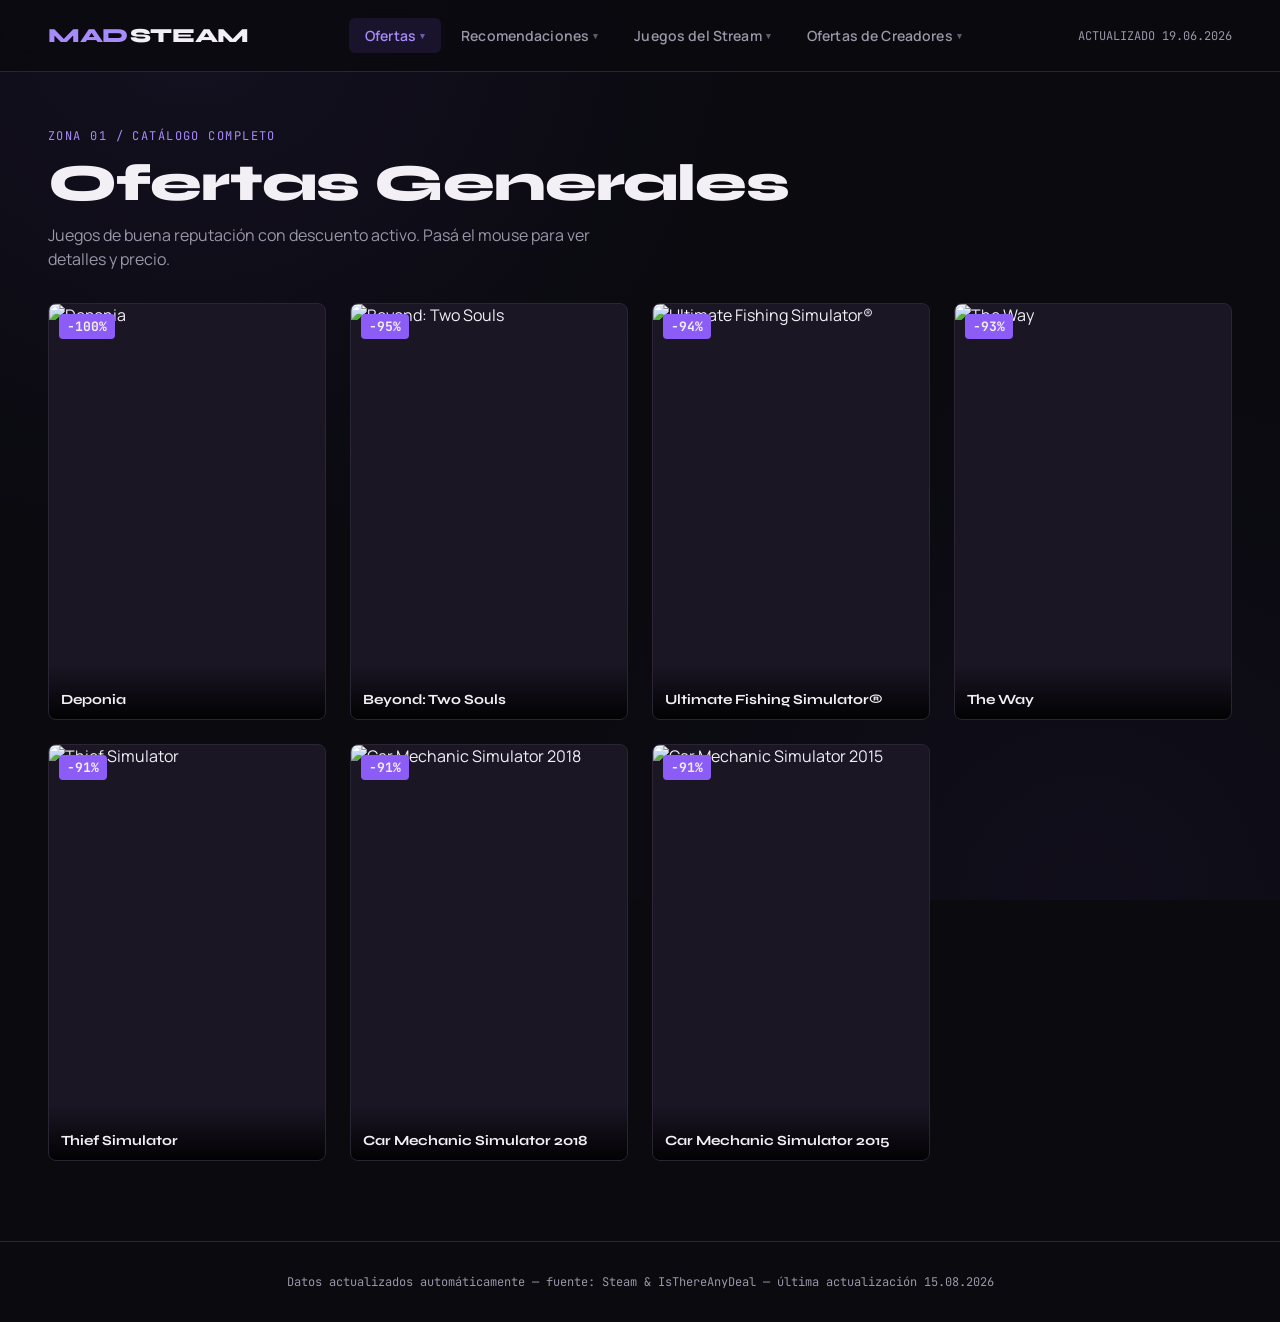
==== index.html @ 83736673 "Actualización automática diaria" ====
<!DOCTYPE html>
<html lang="es">
<head>
<meta charset="UTF-8">
<meta name="viewport" content="width=device-width, initial-scale=1.0">
<title>Ofertas — MADSTEAM</title>
<link rel="stylesheet" href="styles.css">
</head>
<body>

<nav class="topnav">
  <a href="index.html" class="brand"><span class="mad">MAD</span><span class="steam">STEAM</span></a>
  <ul class="nav-links">
    <li class="nav-item">
      <a href="index.html" class="active">Ofertas <span class="nav-caret">▾</span></a>
      <div class="nav-dropdown">
        <div class="nav-dropdown-inner">
        <a href="index.html">Descuentos generales</a>
        <a href="minimos-historicos.html">Mínimos históricos</a>
        <a href="proximas-joyitas.html">Próximas joyitas</a>
        </div>
      </div>
    </li>
    <li class="nav-item">
      <a href="recomendaciones.html" class="">Recomendaciones <span class="nav-caret">▾</span></a>
      <div class="nav-dropdown">
        <div class="nav-dropdown-inner">
        <a href="recomendaciones.html">Para vos</a>
        <a href="recomendaciones.html#tendencias">Juegos en tendencia</a>
        </div>
      </div>
    </li>
    <li class="nav-item">
      <a href="stream.html" class="">Juegos del Stream <span class="nav-caret">▾</span></a>
      <div class="nav-dropdown">
        <div class="nav-dropdown-inner">
        <a href="stream.html">En el canal ahora</a>
        <a href="stream.html#proximos">Próximos en stream</a>
        </div>
      </div>
    </li>
    <li class="nav-item">
      <a href="creadores.html" class="">Ofertas de Creadores <span class="nav-caret">▾</span></a>
      <div class="nav-dropdown">
        <div class="nav-dropdown-inner">
        <a href="creadores.html">Por empresa</a>
        </div>
      </div>
    </li>
  </ul>
  <span class="nav-meta">ACTUALIZADO 19.06.2026</span>
</nav>

<header class="section-header">
  <span class="eyebrow">Zona 01 / Catálogo completo</span>
  <h1>Ofertas Generales</h1>
  <p>Juegos de buena reputación con descuento activo. Pasá el mouse para ver detalles y precio.</p>
</header>

<main class="game-grid" id="grid"></main>
<script>
const games = [
  {
    "appid": 214340,
    "title": "Deponia",
    "cover": "https://shared.fastly.steamstatic.com/store_item_assets/steam/apps/214340/library_600x900.jpg",
    "header": "https://shared.akamai.steamstatic.com/store_item_assets/steam/apps/214340/header.jpg?t=1785262567",
    "desc": "En Deponia, el mundo ha degenerado en un inmenso vertedero de basura, en el que el malhumorado Rufus a duras penas se gana su lamentable existencia.",
    "tags": [
      "Aventura",
      "Indie"
    ],
    "priceOld": 9.99,
    "priceNew": 0,
    "discount": -100,
    "historic": false,
    "url": "https://itad.link/019ffc20-6b52-71ac-9e67-971af5fe4617/"
  },
  {
    "appid": 960990,
    "title": "Beyond: Two Souls",
    "cover": "https://shared.fastly.steamstatic.com/store_item_assets/steam/apps/960990/library_600x900.jpg",
    "header": "https://shared.akamai.steamstatic.com/store_item_assets/steam/apps/960990/header.jpg?t=1667468566",
    "desc": "Beyond: Two Souls es una historia psicológica de acción y suspense que cuenta con las actuaciones de las estrellas de Hollywood Elliot Page y Willem Dafoe. Te embarcarás en un viaje trepidante alrededor del mundo, al jugar la extraordinaria vida de Jodie Holmes.",
    "tags": [
      "Acción",
      "Aventura"
    ],
    "priceOld": 19.99,
    "priceNew": 0.99,
    "discount": -95,
    "historic": false,
    "url": "https://itad.link/018d9386-30df-7227-9b99-153712b491f3/"
  },
  {
    "appid": 468920,
    "title": "Ultimate Fishing Simulator®",
    "cover": "https://shared.fastly.steamstatic.com/store_item_assets/steam/apps/468920/library_600x900.jpg",
    "header": "https://shared.akamai.steamstatic.com/store_item_assets/steam/apps/468920/d72f26c27340b6283c3fe2965af44c4b35a4da55/header.jpg?t=1786793221",
    "desc": "¿Cansado de esperar que piquen? ¿Te gustaría pescar algún pez? Estás de suerte, con Ultimate Fishing Simulator ¡los peces pican como locos! ¡Spinning, pesca de flotación, pesca de fondo y mucho más!",
    "tags": [
      "Casual",
      "Simuladores",
      "Deportes"
    ],
    "priceOld": 19.99,
    "priceNew": 1.19,
    "discount": -94,
    "historic": false,
    "url": "https://itad.link/018d9386-eb43-73c9-be9f-4cab4b55e127/"
  },
  {
    "appid": 311010,
    "title": "The Way",
    "cover": "https://shared.fastly.steamstatic.com/store_item_assets/steam/apps/311010/library_600x900.jpg",
    "header": "https://shared.akamai.steamstatic.com/store_item_assets/steam/apps/311010/header.jpg?t=1724959391",
    "desc": "The Way es un videojuego 2D de puzzle de plataformas inspirado en los títulos clásicos, tales como Another World, Heart of Darkness y Flashback.Viaja al otro planeta y descubre sus secretos con el fin de traer a tu amada de vuelto a la vida.",
    "tags": [
      "Acción",
      "Aventura",
      "Indie"
    ],
    "priceOld": 14.99,
    "priceNew": 1.04,
    "discount": -93,
    "historic": false,
    "url": "https://itad.link/018d9386-f4c6-7036-8d8f-602152b2afd6/"
  },
  {
    "appid": 704850,
    "title": "Thief Simulator",
    "cover": "https://shared.fastly.steamstatic.com/store_item_assets/steam/apps/704850/library_600x900.jpg",
    "header": "https://shared.akamai.steamstatic.com/store_item_assets/steam/apps/704850/header.jpg?t=1786619291",
    "desc": "Become the best thief. Gather intel, steal things and sell them to buy hi-tech equipment. Do everything that a real thief does.",
    "tags": [
      "Acción",
      "Aventura",
      "Indie"
    ],
    "priceOld": 19.99,
    "priceNew": 1.79,
    "discount": -91,
    "historic": false,
    "url": "https://itad.link/018d9386-de2e-7358-abae-4b515ad0ca5f/"
  },
  {
    "appid": 645630,
    "title": "Car Mechanic Simulator 2018",
    "cover": "https://shared.fastly.steamstatic.com/store_item_assets/steam/apps/645630/library_600x900.jpg",
    "header": "https://shared.akamai.steamstatic.com/store_item_assets/steam/apps/645630/header.jpg?t=1786619288",
    "desc": "Car Mechanic Simulator 2018 presenta un nuevo desafío a los jugadores. Conduce, repara, pinta y tunea automóviles. En los nuevos módulos &quot;Descubrimientos del cobertizo&quot; y &quot;Chatarrero&quot; encontrarás vehículos clásicos y únicos.",
    "tags": [
      "Carreras",
      "Simuladores"
    ],
    "priceOld": 19.99,
    "priceNew": 1.79,
    "discount": -91,
    "historic": false,
    "url": "https://itad.link/018d9386-3b92-7178-9b33-4c70ddf060b1/"
  },
  {
    "appid": 320300,
    "title": "Car Mechanic Simulator 2015",
    "cover": "https://shared.fastly.steamstatic.com/store_item_assets/steam/apps/320300/library_600x900.jpg",
    "header": "https://shared.akamai.steamstatic.com/store_item_assets/steam/apps/320300/header.jpg?t=1783340723",
    "desc": "¡Nuevos coches, herramientas, opciones, piezas y mucha más diversión en la siguiente versión de Car Mechanic Simulator! ¡Coge tu llave inglesa! Crea y expande tu imperio de reparación de automóviles. Car Mechanic Simulator 2015 te mostrará los entresijos de la rutina diaria en un taller de coches.",
    "tags": [
      "Carreras",
      "Simuladores"
    ],
    "priceOld": 19.99,
    "priceNew": 1.79,
    "discount": -91,
    "historic": false,
    "url": "https://itad.link/018d9386-3b91-72db-857f-3fdb0db610ad/"
  }
];

function renderGrid_games() {
  const grid = document.getElementById('grid');
  games.forEach(g => {
    const card = document.createElement('a');
    card.className = 'game-card-link';
    card.href = g.url;
    card.target = '_blank';
    card.rel = 'noopener';

    const discountBadge = g.discount < 0
      ? `<span class="card-discount-badge">${g.discount}%</span>` : '';
    const historicBadge = g.historic
      ? `<span class="card-historic-badge">Mínimo histórico</span>` : '';
    const priceBlock = (g.discount < 0 && g.priceOld)
      ? `<span class="price-old">$${g.priceOld.toFixed(2)}</span><span class="price-new">$${g.priceNew.toFixed(2)}</span>`
      : `<span class="price-new">$${(g.priceNew || 0).toFixed(2)}</span>`;

    card.innerHTML = `
      <div class="game-card">
        <div class="card-inner">
          ${discountBadge}
          ${historicBadge}
          <img class="card-cover" src="${g.cover}" alt="${g.title}" loading="lazy">
          <div class="card-title-bar"><h3>${g.title}</h3></div>
        </div>
        <div class="expand-panel">
          <div class="expand-panel-inner">
            <img class="expand-header-img" src="${g.header}" alt="${g.title}">
            <p class="expand-desc">${g.desc}</p>
            <div class="expand-tags">${g.tags.map(t => `<span class="tag">${t}</span>`).join('')}</div>
            <div class="price-row">
              <div class="price-info">${priceBlock}</div>
              <span class="btn-steam">Ver en Steam</span>
            </div>
          </div>
        </div>
      </div>
    `;
    grid.appendChild(card);
  });
}
renderGrid_games();
</script>

<footer class="footer">
  Datos actualizados automáticamente — fuente: Steam &amp; IsThereAnyDeal — última actualización 15.08.2026
</footer>

</body>
</html>
---- styles.css ----
/* ============================================
   SISTEMA DE DISEÑO — Ofertas Steam
   Paleta: negro profundo + violeta eléctrico + blanco hueso
   ============================================ */

@import url('https://fonts.googleapis.com/css2?family=Syne:wght@600;700;800&family=Manrope:wght@400;500;600;700&family=JetBrains+Mono:wght@400;500&display=swap');

:root {
  --bg: #0a0a0f;
  --bg-elevated: #131019;
  --surface: #1a1624;
  --surface-hover: #221d30;
  --violet: #8b5cf6;
  --violet-bright: #a78bfa;
  --violet-deep: #5b21b6;
  --white: #f2f0f5;
  --white-dim: #9a96a8;
  --line: #2a2435;
  --green: #6ee7a8;
  --red-tag: #ff5470;

  --font-display: 'Syne', sans-serif;
  --font-body: 'Manrope', sans-serif;
  --font-mono: 'JetBrains Mono', monospace;
}

* { margin: 0; padding: 0; box-sizing: border-box; }

html { scroll-behavior: smooth; }

body {
  background: var(--bg);
  color: var(--white);
  font-family: var(--font-body);
  min-height: 100vh;
  background-image:
    radial-gradient(circle at 15% 0%, rgba(139, 92, 246, 0.08) 0%, transparent 40%),
    radial-gradient(circle at 85% 100%, rgba(139, 92, 246, 0.05) 0%, transparent 40%);
  background-attachment: fixed;
}

/* ===== NAV ===== */
.topnav {
  position: sticky;
  top: 0;
  z-index: 100;
  display: flex;
  align-items: center;
  justify-content: space-between;
  padding: 18px 48px;
  background: rgba(10, 10, 15, 0.85);
  backdrop-filter: blur(12px);
  border-bottom: 1px solid var(--line);
}

.brand {
  font-family: var(--font-display);
  font-weight: 800;
  font-size: 20px;
  letter-spacing: -0.02em;
  display: flex;
  align-items: center;
  gap: 2px;
  text-decoration: none;
  color: var(--white);
}

.brand .mad { color: var(--violet-bright); }
.brand .steam { color: var(--white); }

.nav-links {
  display: flex;
  gap: 4px;
  list-style: none;
}

.nav-item { position: relative; }

.nav-links a {
  font-family: var(--font-body);
  font-weight: 600;
  font-size: 14px;
  color: var(--white-dim);
  text-decoration: none;
  padding: 8px 16px;
  border-radius: 6px;
  transition: color 0.2s ease, background 0.2s ease;
  letter-spacing: 0.01em;
  display: inline-flex;
  align-items: center;
  gap: 4px;
}

.nav-links a:hover {
  color: var(--white);
  background: var(--surface);
}

.nav-links a.active {
  color: var(--violet-bright);
  background: rgba(139, 92, 246, 0.12);
}

.nav-caret {
  font-size: 9px;
  opacity: 0.6;
  transition: transform 0.2s ease;
}

.nav-item:hover .nav-caret { transform: rotate(180deg); }

.nav-dropdown {
  position: absolute;
  top: 100%;
  left: 0;
  padding-top: 10px;
  margin-top: 0;
  background: transparent;
  z-index: 200;
  opacity: 0;
  visibility: hidden;
  transition: opacity 0.18s ease, visibility 0.18s;
}

.nav-item:hover .nav-dropdown {
  opacity: 1;
  visibility: visible;
}

.nav-dropdown-inner {
  background: var(--bg-elevated);
  border: 1px solid var(--line);
  border-radius: 8px;
  min-width: 220px;
  padding: 6px;
  box-shadow: 0 16px 32px rgba(0,0,0,0.5);
}

.nav-dropdown a {
  display: block;
  width: 100%;
  padding: 9px 12px;
  font-size: 13px;
  color: var(--white-dim);
  border-radius: 6px;
}

.nav-dropdown a:hover {
  background: var(--surface);
  color: var(--white);
}

.nav-meta {
  font-family: var(--font-mono);
  font-size: 12px;
  color: var(--white-dim);
}

/* ===== HEADER DE SECCIÓN ===== */
.section-header {
  padding: 56px 48px 32px;
  max-width: 1400px;
  margin: 0 auto;
}

.eyebrow {
  font-family: var(--font-mono);
  font-size: 12px;
  color: var(--violet-bright);
  text-transform: uppercase;
  letter-spacing: 0.12em;
  margin-bottom: 12px;
  display: block;
}

.section-header h1 {
  font-family: var(--font-display);
  font-weight: 800;
  font-size: clamp(32px, 5vw, 52px);
  letter-spacing: -0.02em;
  line-height: 1.05;
  margin-bottom: 12px;
}

.section-header p {
  font-size: 16px;
  color: var(--white-dim);
  max-width: 560px;
  line-height: 1.5;
}

/* ===== GRID DE JUEGOS ===== */
.game-grid {
  display: grid;
  grid-template-columns: repeat(auto-fill, minmax(220px, 1fr));
  gap: 24px;
  padding: 0 48px 80px;
  max-width: 1400px;
  margin: 0 auto;
}

/* ===== CARD CON HOVER REVEAL (estilo Steam) ===== */
.game-card-link {
  text-decoration: none;
  color: inherit;
  display: block;
}

.game-card {
  position: relative;
  aspect-ratio: 600 / 900;
  border-radius: 8px;
  overflow: visible;
  cursor: pointer;
  font-family: var(--font-body);
}

.card-inner {
  position: relative;
  width: 100%;
  height: 100%;
  border-radius: 8px;
  overflow: hidden;
  background: var(--surface);
  border: 1px solid var(--line);
  transition: transform 0.25s cubic-bezier(0.16, 1, 0.3, 1), box-shadow 0.25s ease;
  z-index: 1;
}

.card-cover {
  width: 100%;
  height: 100%;
  object-fit: cover;
  display: block;
}

.card-discount-badge {
  position: absolute;
  top: 10px;
  left: 10px;
  background: var(--violet);
  color: var(--white);
  font-family: var(--font-mono);
  font-weight: 700;
  font-size: 13px;
  padding: 4px 8px;
  border-radius: 4px;
  z-index: 2;
}

.card-historic-badge {
  position: absolute;
  top: 10px;
  right: 10px;
  background: var(--green);
  color: #0a0a0f;
  font-family: var(--font-mono);
  font-weight: 700;
  font-size: 10px;
  padding: 4px 7px;
  border-radius: 4px;
  z-index: 2;
  text-transform: uppercase;
  letter-spacing: 0.03em;
}

.card-title-bar {
  position: absolute;
  bottom: 0;
  left: 0;
  right: 0;
  padding: 28px 12px 10px;
  background: linear-gradient(to top, rgba(0,0,0,0.92), transparent);
}

.card-title-bar h3 {
  font-family: var(--font-display);
  font-weight: 700;
  font-size: 14px;
  line-height: 1.2;
}

/* Panel expandido en hover */
.game-card:hover .card-inner {
  transform: translateY(-4px);
  box-shadow: 0 20px 40px rgba(0,0,0,0.5), 0 0 0 1px var(--violet);
}

.expand-panel {
  position: absolute;
  top: 100%;
  left: 0;
  right: 0;
  background: var(--bg-elevated);
  border: 1px solid var(--violet-deep);
  border-top: none;
  border-radius: 0 0 8px 8px;
  padding: 0;
  max-height: 0;
  opacity: 0;
  overflow: hidden;
  transition: max-height 0.3s cubic-bezier(0.16, 1, 0.3, 1), opacity 0.25s ease;
  z-index: 5;
  box-shadow: 0 20px 40px rgba(0,0,0,0.6);
}

.game-card:hover .expand-panel {
  max-height: 280px;
  opacity: 1;
}

.expand-panel-inner {
  padding: 14px;
}

.expand-header-img {
  width: 100%;
  border-radius: 4px;
  margin-bottom: 10px;
  display: block;
}

.expand-desc {
  font-size: 12.5px;
  color: var(--white-dim);
  line-height: 1.5;
  margin-bottom: 12px;
  display: -webkit-box;
  -webkit-line-clamp: 3;
  -webkit-box-orient: vertical;
  overflow: hidden;
}

.expand-tags {
  display: flex;
  gap: 6px;
  margin-bottom: 12px;
  flex-wrap: wrap;
}

.tag {
  font-family: var(--font-mono);
  font-size: 10px;
  color: var(--violet-bright);
  background: rgba(139, 92, 246, 0.1);
  border: 1px solid rgba(139, 92, 246, 0.3);
  padding: 3px 7px;
  border-radius: 4px;
}

.price-row {
  display: flex;
  flex-direction: column;
  gap: 10px;
}

.price-info {
  display: flex;
  align-items: baseline;
  gap: 8px;
  flex-wrap: wrap;
  min-width: 0;
}

.price-old {
  font-family: var(--font-mono);
  font-size: 11px;
  color: var(--white-dim);
  text-decoration: line-through;
  white-space: nowrap;
}

.price-new {
  font-family: var(--font-mono);
  font-weight: 700;
  font-size: 17px;
  color: var(--green);
  white-space: nowrap;
}

.btn-steam {
  font-family: var(--font-body);
  font-weight: 700;
  font-size: 12px;
  color: var(--white);
  background: var(--violet);
  border: none;
  padding: 9px 14px;
  border-radius: 5px;
  text-decoration: none;
  white-space: nowrap;
  transition: background 0.2s ease;
  text-align: center;
  width: 100%;
  display: block;
  box-sizing: border-box;
}

.btn-steam:hover {
  background: var(--violet-bright);
}

/* ===== ZONA CREADORES (por empresa) ===== */
.publisher-block {
  max-width: 1400px;
  margin: 0 auto 56px;
  padding: 0 48px;
}

.publisher-header {
  display: flex;
  align-items: center;
  gap: 16px;
  margin-bottom: 20px;
  padding-bottom: 16px;
  border-bottom: 1px solid var(--line);
}

.publisher-logo-link {
  display: block;
  border-radius: 8px;
  overflow: hidden;
  border: 1px solid var(--line);
  transition: border-color 0.2s ease, transform 0.2s ease;
  flex-shrink: 0;
}

.publisher-logo-link:hover {
  border-color: var(--violet);
  transform: scale(1.03);
}

.publisher-logo-link img {
  display: block;
  height: 56px;
  width: auto;
  background: var(--surface);
}

.publisher-info h2 {
  font-family: var(--font-display);
  font-weight: 800;
  font-size: 22px;
  letter-spacing: -0.01em;
}

.publisher-info p {
  font-family: var(--font-mono);
  font-size: 12px;
  color: var(--white-dim);
  margin-top: 2px;
}

.publisher-grid {
  display: grid;
  grid-template-columns: repeat(auto-fill, minmax(200px, 1fr));
  gap: 20px;
}

@media (max-width: 768px) {
  .publisher-block { padding: 0 20px; }
  .publisher-logo-link img { height: 44px; }
}
.footer {
  border-top: 1px solid var(--line);
  padding: 32px 48px;
  text-align: center;
  font-family: var(--font-mono);
  font-size: 12px;
  color: var(--white-dim);
}

/* ===== RESPONSIVE ===== */
@media (max-width: 768px) {
  .topnav { padding: 14px 20px; flex-wrap: wrap; gap: 12px; }
  .nav-links { gap: 0; flex-wrap: wrap; }
  .section-header { padding: 32px 20px 20px; }
  .game-grid { padding: 0 20px 60px; grid-template-columns: repeat(auto-fill, minmax(150px, 1fr)); gap: 14px; }
  .expand-panel { position: static; max-height: none; opacity: 1; border: none; box-shadow: none; }
  .game-card:hover .card-inner { transform: none; }
}

@media (prefers-reduced-motion: reduce) {
  * { transition: none !important; }
}
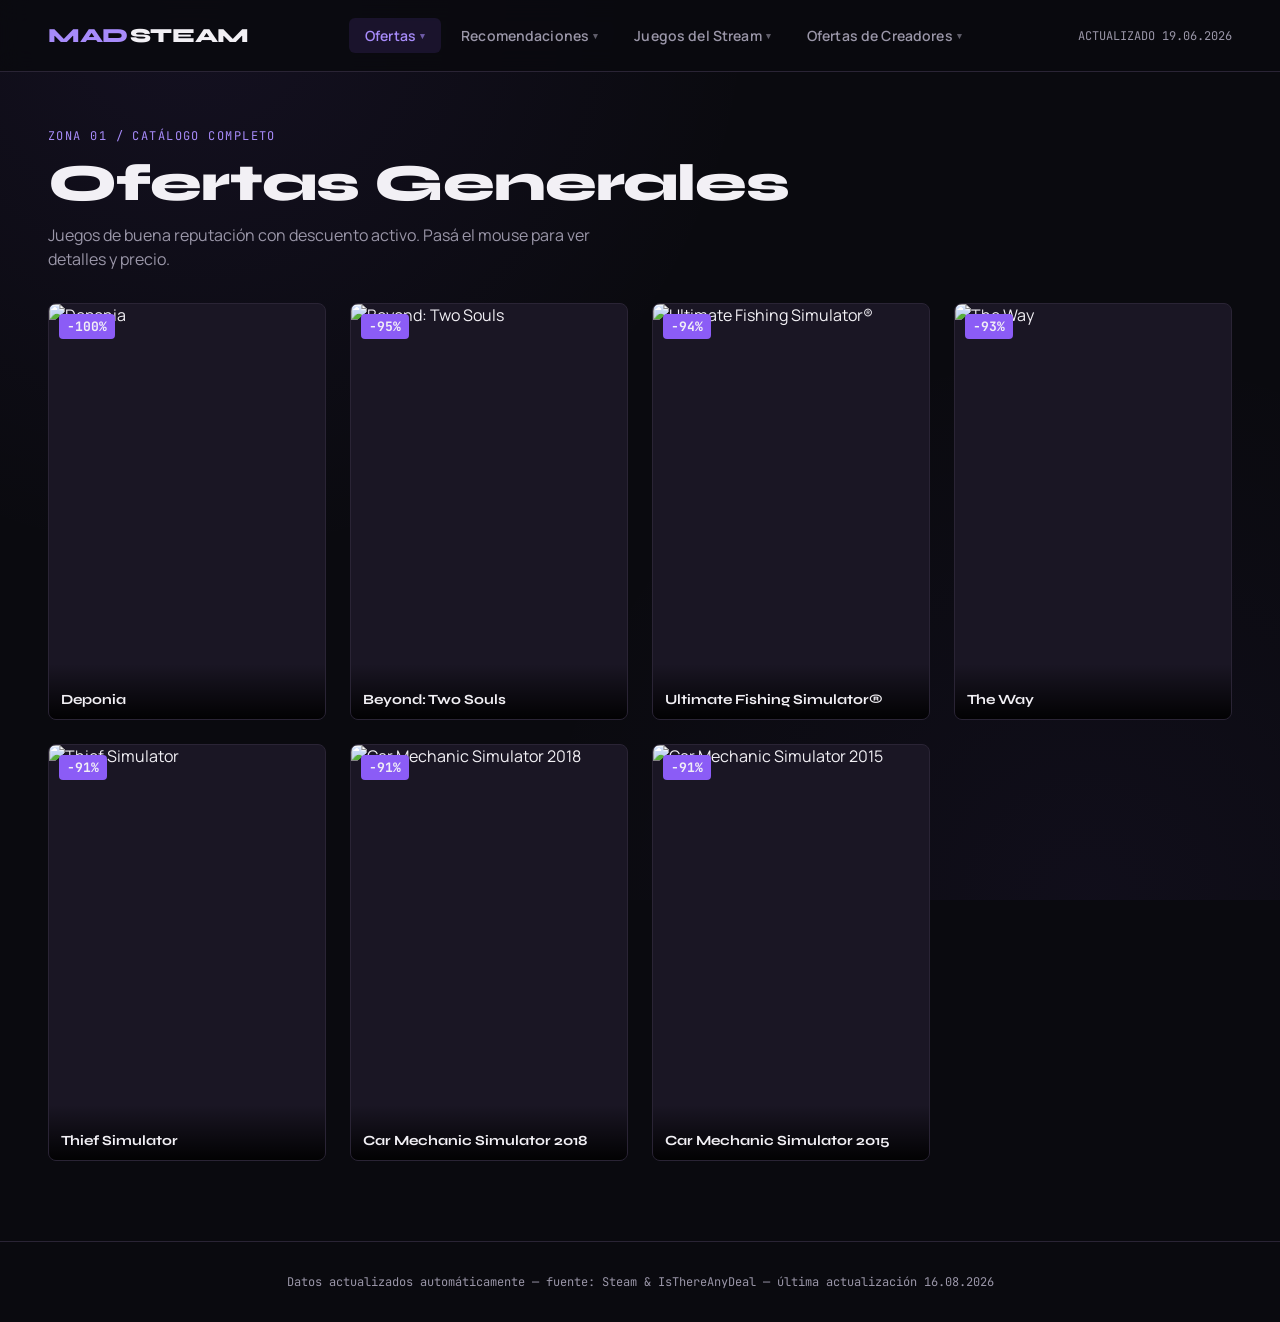
==== commit b6294947: "Actualización automática diaria" ====
--- a/index.html
+++ b/index.html
@@ -222,7 +222,7 @@
 </script>
 
 <footer class="footer">
-  Datos actualizados automáticamente — fuente: Steam &amp; IsThereAnyDeal — última actualización 15.08.2026
+  Datos actualizados automáticamente — fuente: Steam &amp; IsThereAnyDeal — última actualización 16.08.2026
 </footer>
 
 </body>
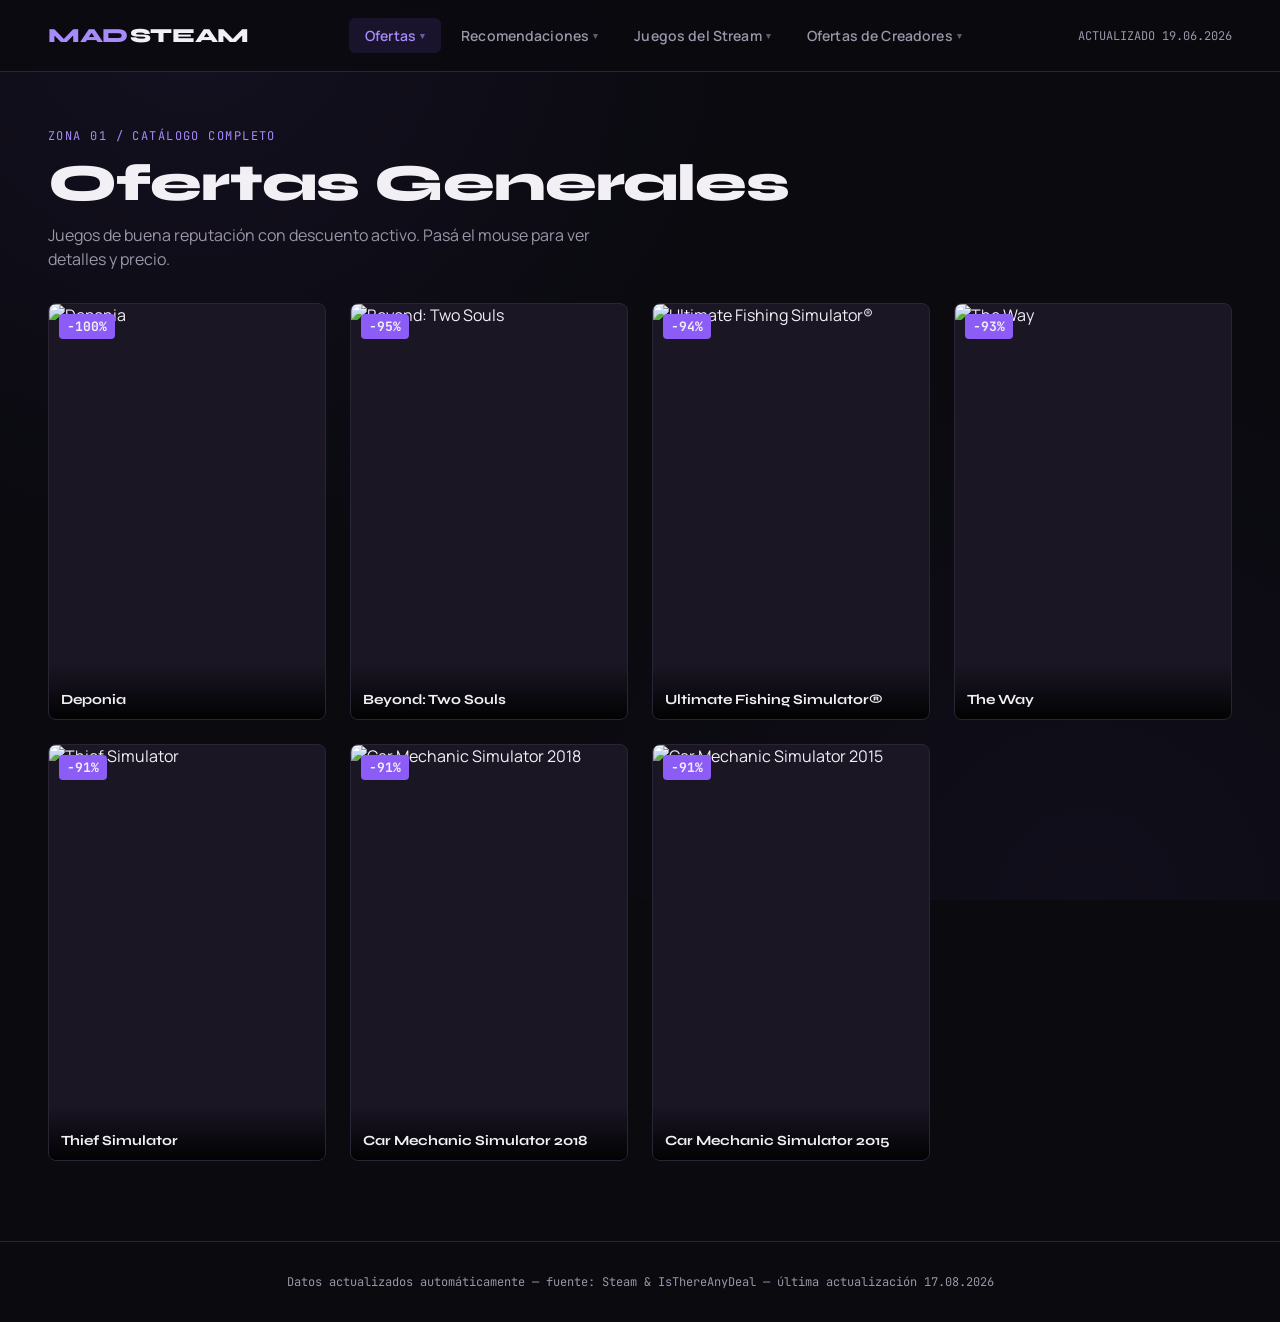
==== commit 3f890b48: "Actualización automática diaria" ====
--- a/index.html
+++ b/index.html
@@ -222,7 +222,7 @@
 </script>
 
 <footer class="footer">
-  Datos actualizados automáticamente — fuente: Steam &amp; IsThereAnyDeal — última actualización 16.08.2026
+  Datos actualizados automáticamente — fuente: Steam &amp; IsThereAnyDeal — última actualización 17.08.2026
 </footer>
 
 </body>
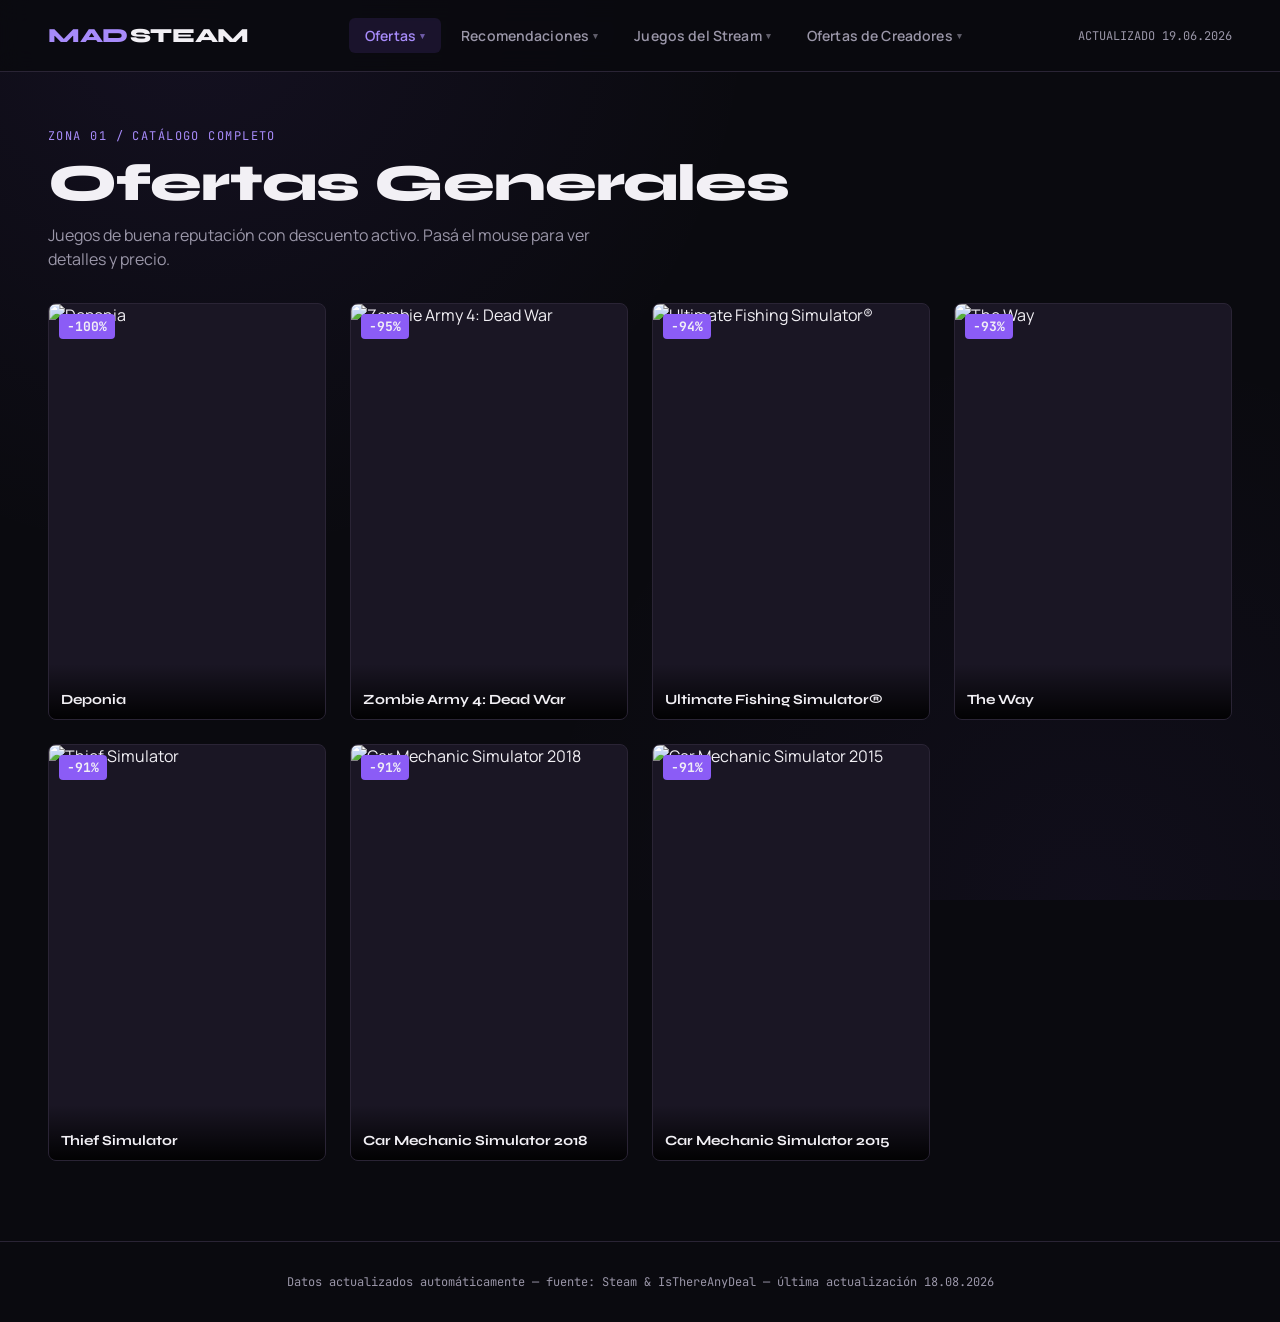
==== commit 82ee6eba: "Actualización automática diaria" ====
--- a/index.html
+++ b/index.html
@@ -77,20 +77,19 @@
     "url": "https://itad.link/019ffc20-6b52-71ac-9e67-971af5fe4617/"
   },
   {
-    "appid": 960990,
-    "title": "Beyond: Two Souls",
-    "cover": "https://shared.fastly.steamstatic.com/store_item_assets/steam/apps/960990/library_600x900.jpg",
-    "header": "https://shared.akamai.steamstatic.com/store_item_assets/steam/apps/960990/header.jpg?t=1667468566",
-    "desc": "Beyond: Two Souls es una historia psicológica de acción y suspense que cuenta con las actuaciones de las estrellas de Hollywood Elliot Page y Willem Dafoe. Te embarcarás en un viaje trepidante alrededor del mundo, al jugar la extraordinaria vida de Jodie Holmes.",
-    "tags": [
-      "Acción",
-      "Aventura"
-    ],
-    "priceOld": 19.99,
-    "priceNew": 0.99,
+    "appid": 694280,
+    "title": "Zombie Army 4: Dead War",
+    "cover": "https://shared.fastly.steamstatic.com/store_item_assets/steam/apps/694280/library_600x900.jpg",
+    "header": "https://shared.akamai.steamstatic.com/store_item_assets/steam/apps/694280/header.jpg?t=1786965015",
+    "desc": "Hitler’s hordes are back for more in this spine-chilling shooter from the makers of Sniper Elite 4! Abominable occult enemies, epic weapons and a harrowing new campaign for 1-4 players await in 1940s Europe, as you fight to save humankind from undead Armageddon!",
+    "tags": [
+      "Acción"
+    ],
+    "priceOld": 49.99,
+    "priceNew": 2.49,
     "discount": -95,
     "historic": false,
-    "url": "https://itad.link/018d9386-30df-7227-9b99-153712b491f3/"
+    "url": "https://itad.link/018d9386-fd0e-71c3-9474-bb9cc91e412e/"
   },
   {
     "appid": 468920,
@@ -222,7 +221,7 @@
 </script>
 
 <footer class="footer">
-  Datos actualizados automáticamente — fuente: Steam &amp; IsThereAnyDeal — última actualización 17.08.2026
+  Datos actualizados automáticamente — fuente: Steam &amp; IsThereAnyDeal — última actualización 18.08.2026
 </footer>
 
 </body>
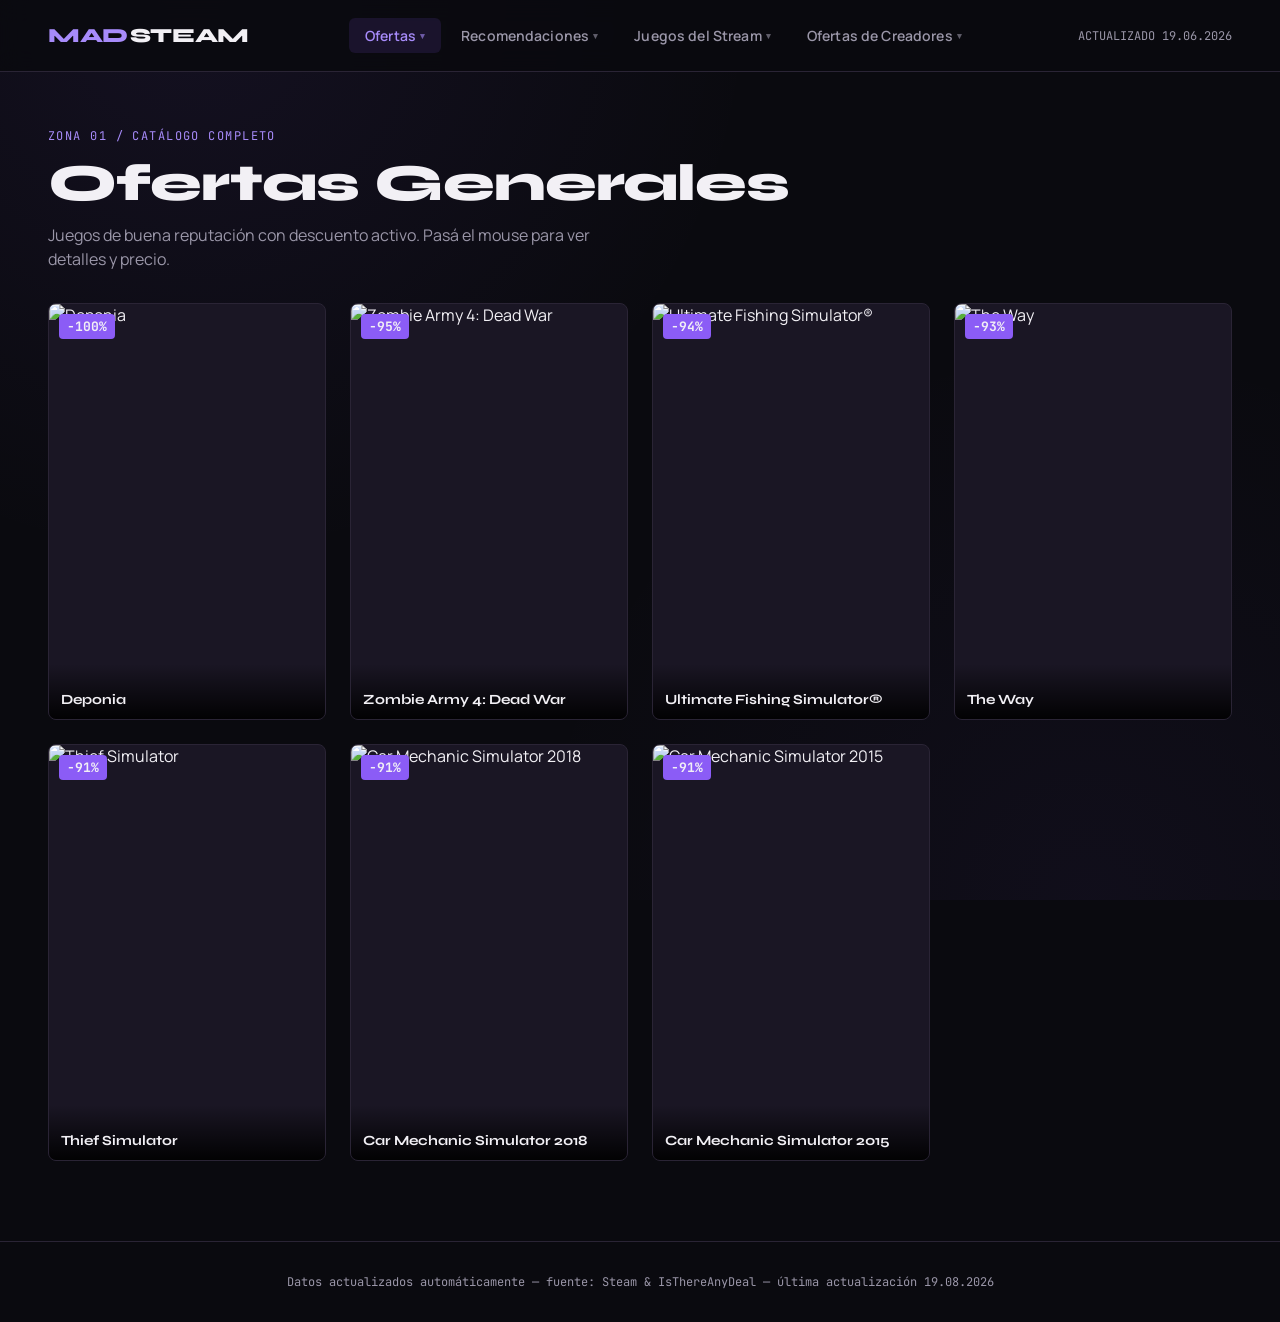
==== commit 9ab6e02b: "Actualización automática diaria" ====
--- a/index.html
+++ b/index.html
@@ -221,7 +221,7 @@
 </script>
 
 <footer class="footer">
-  Datos actualizados automáticamente — fuente: Steam &amp; IsThereAnyDeal — última actualización 18.08.2026
+  Datos actualizados automáticamente — fuente: Steam &amp; IsThereAnyDeal — última actualización 19.08.2026
 </footer>
 
 </body>
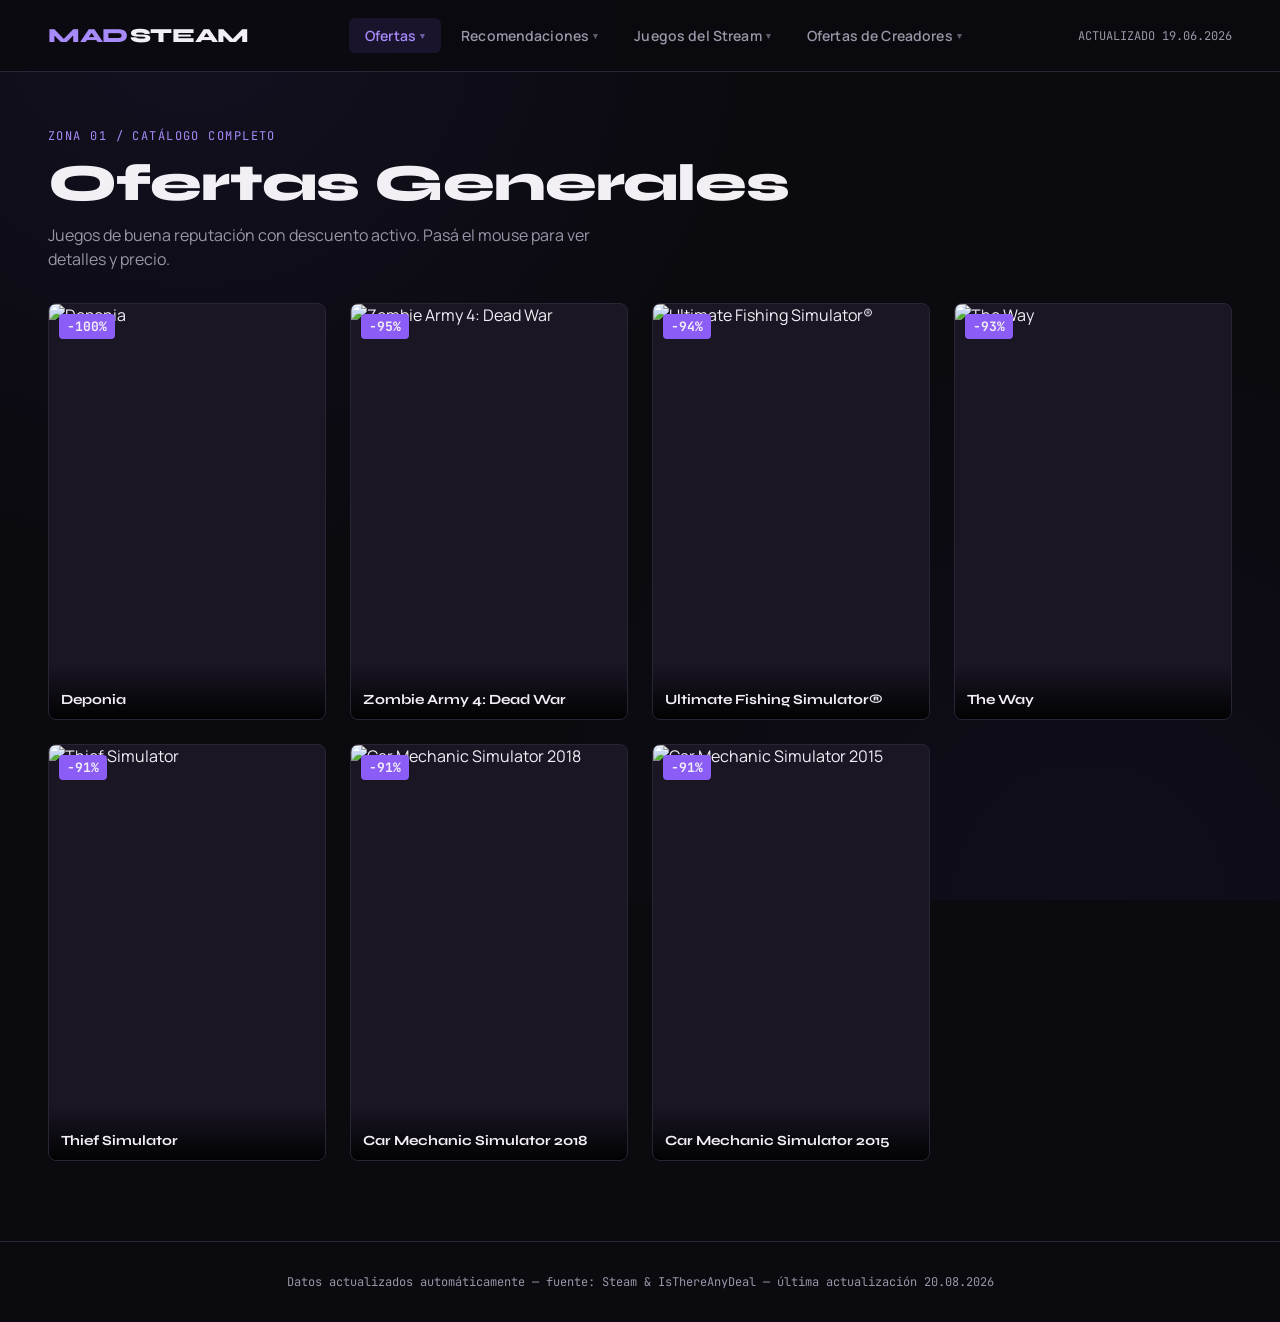
==== commit 82407ffc: "Actualización automática diaria" ====
--- a/index.html
+++ b/index.html
@@ -221,7 +221,7 @@
 </script>
 
 <footer class="footer">
-  Datos actualizados automáticamente — fuente: Steam &amp; IsThereAnyDeal — última actualización 19.08.2026
+  Datos actualizados automáticamente — fuente: Steam &amp; IsThereAnyDeal — última actualización 20.08.2026
 </footer>
 
 </body>
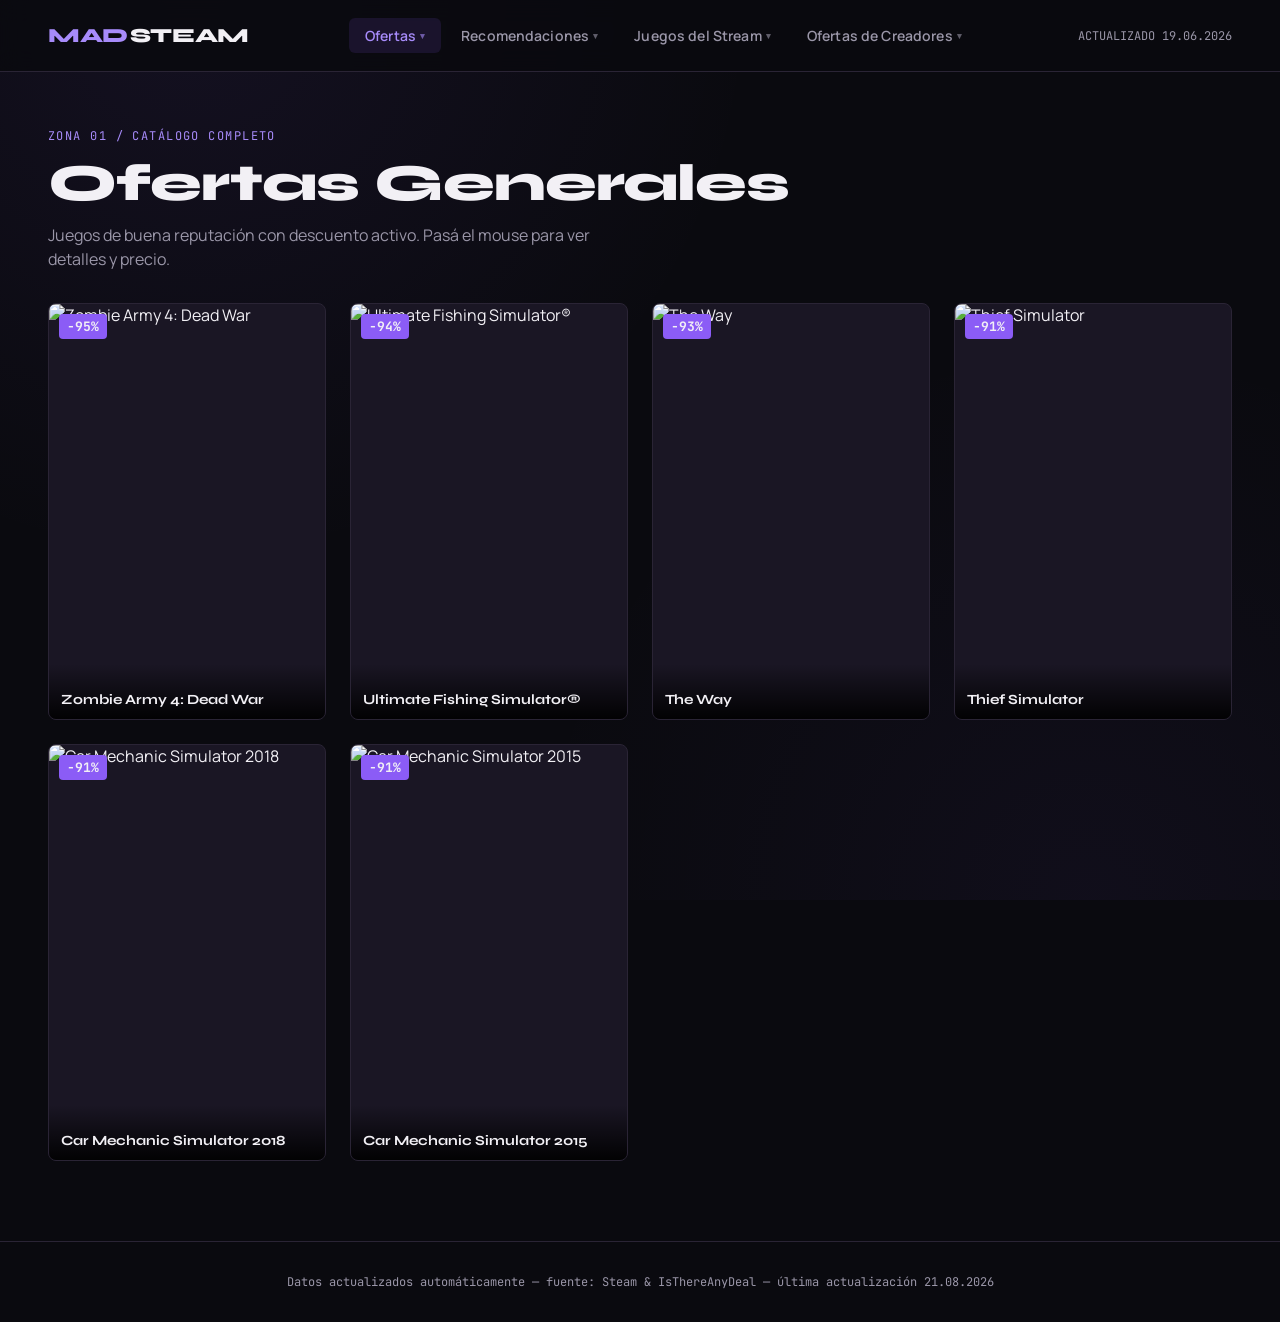
==== commit a7ffe5e6: "Actualización automática diaria" ====
--- a/index.html
+++ b/index.html
@@ -60,22 +60,6 @@
 <main class="game-grid" id="grid"></main>
 <script>
 const games = [
-  {
-    "appid": 214340,
-    "title": "Deponia",
-    "cover": "https://shared.fastly.steamstatic.com/store_item_assets/steam/apps/214340/library_600x900.jpg",
-    "header": "https://shared.akamai.steamstatic.com/store_item_assets/steam/apps/214340/header.jpg?t=1785262567",
-    "desc": "En Deponia, el mundo ha degenerado en un inmenso vertedero de basura, en el que el malhumorado Rufus a duras penas se gana su lamentable existencia.",
-    "tags": [
-      "Aventura",
-      "Indie"
-    ],
-    "priceOld": 9.99,
-    "priceNew": 0,
-    "discount": -100,
-    "historic": false,
-    "url": "https://itad.link/019ffc20-6b52-71ac-9e67-971af5fe4617/"
-  },
   {
     "appid": 694280,
     "title": "Zombie Army 4: Dead War",
@@ -221,7 +205,7 @@
 </script>
 
 <footer class="footer">
-  Datos actualizados automáticamente — fuente: Steam &amp; IsThereAnyDeal — última actualización 20.08.2026
+  Datos actualizados automáticamente — fuente: Steam &amp; IsThereAnyDeal — última actualización 21.08.2026
 </footer>
 
 </body>
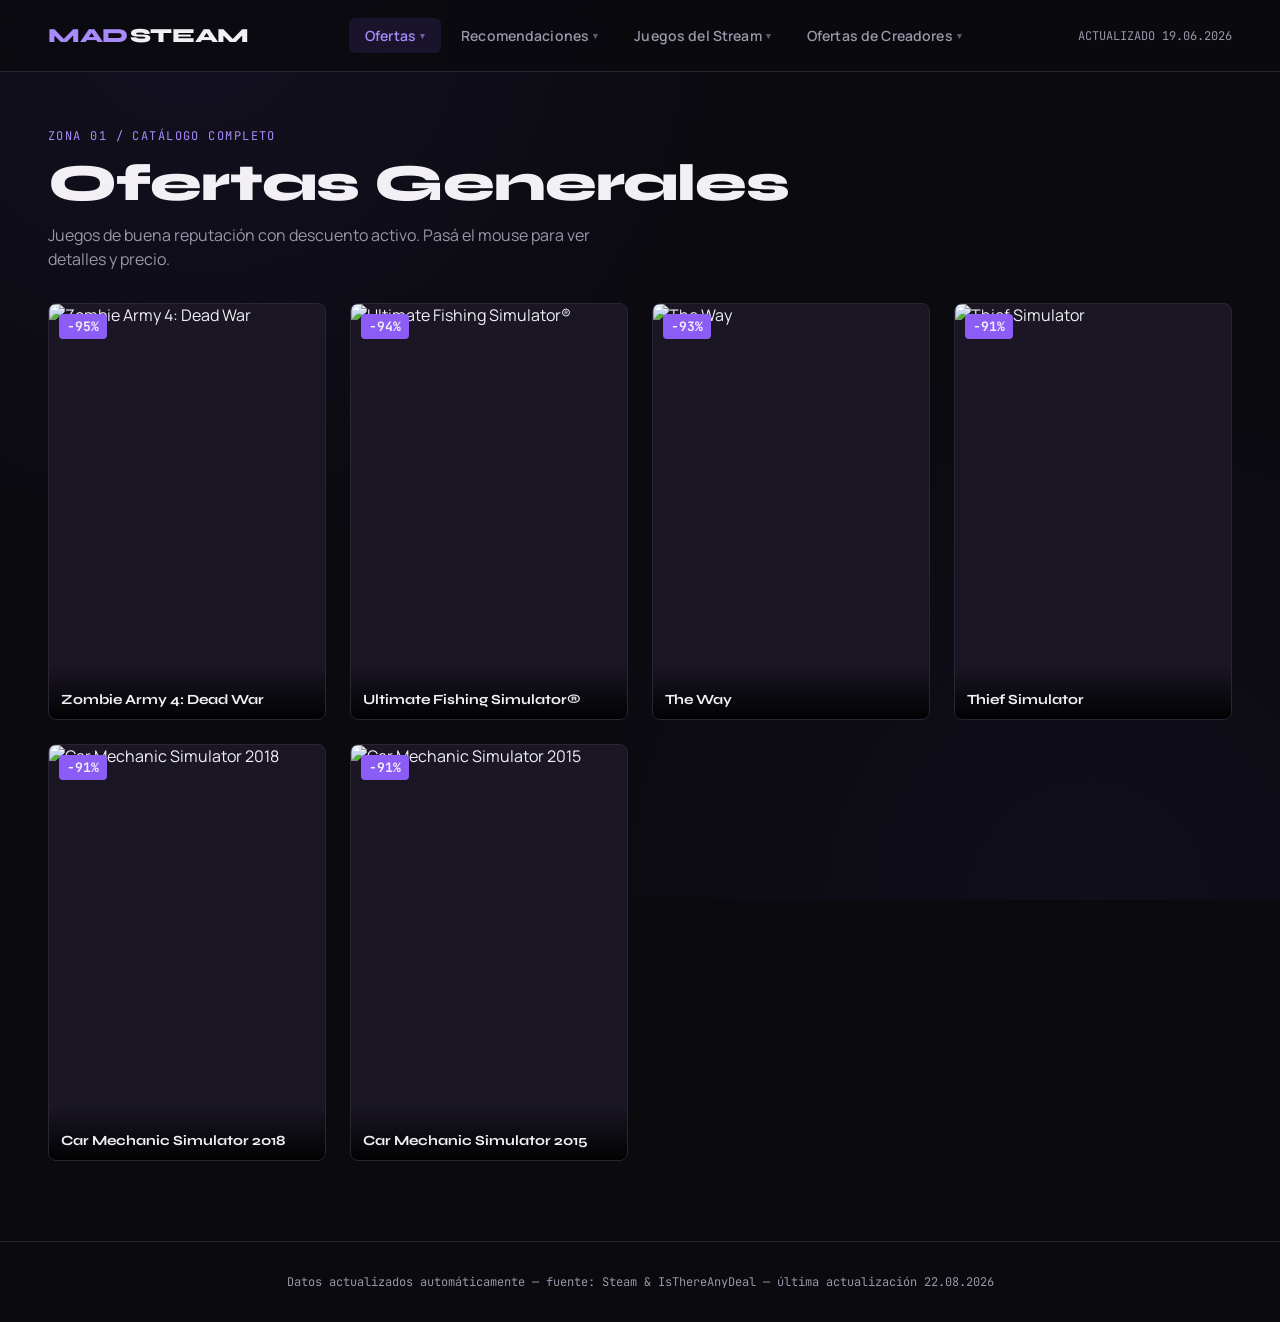
==== commit 8ec52be0: "Actualización automática diaria" ====
--- a/index.html
+++ b/index.html
@@ -205,7 +205,7 @@
 </script>
 
 <footer class="footer">
-  Datos actualizados automáticamente — fuente: Steam &amp; IsThereAnyDeal — última actualización 21.08.2026
+  Datos actualizados automáticamente — fuente: Steam &amp; IsThereAnyDeal — última actualización 22.08.2026
 </footer>
 
 </body>
